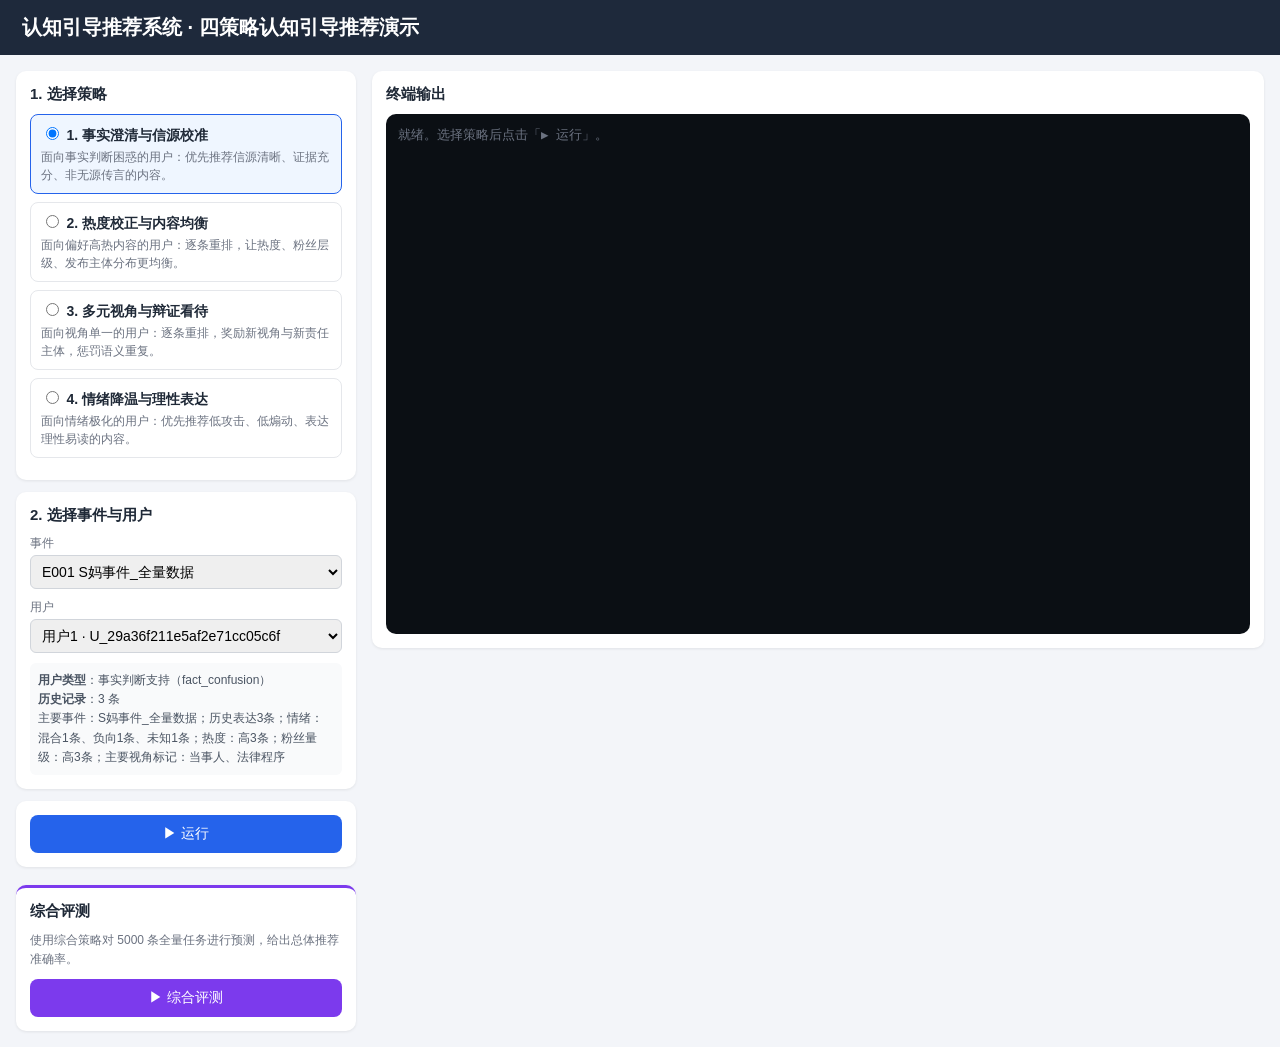
==== index.html @ 06741934 "综合评测说明改为综合策略全量预测" ====
<!doctype html>
<html lang="zh-CN">
<head>
<meta charset="utf-8">
<meta name="viewport" content="width=device-width,initial-scale=1">
<title>认知引导推荐系统 · 四策略认知引导推荐演示</title>
<style>
*{box-sizing:border-box}
body{margin:0;font-family:-apple-system,"Microsoft YaHei",sans-serif;background:#f3f5f9;color:#1f2937}
header{background:#1e293b;color:#fff;padding:14px 22px;font-size:20px;font-weight:600}
header small{font-weight:400;color:#94a3b8;font-size:13px;margin-left:12px}
.wrap{display:flex;gap:16px;padding:16px;align-items:flex-start}
.left{width:340px;flex:none;display:flex;flex-direction:column;gap:12px}
.right{flex:1;min-width:0;display:flex;flex-direction:column;gap:14px}
.card{background:#fff;border-radius:10px;padding:14px;box-shadow:0 1px 3px rgba(0,0,0,.08)}
.card h3{margin:0 0 10px;font-size:15px}
.strat{display:block;border:1px solid #e5e7eb;border-radius:8px;padding:9px 10px;margin-bottom:8px;cursor:pointer}
.strat:has(input:checked){border-color:#2563eb;background:#eff6ff}
.strat b{font-size:14px}.strat span{display:block;color:#6b7280;font-size:12px;margin-top:3px;line-height:1.5}
select{width:100%;padding:7px;margin-bottom:10px;border:1px solid #d1d5db;border-radius:6px;font-size:14px}
label.l{font-size:12px;color:#6b7280;display:block;margin-bottom:3px}
.btns{display:flex;gap:8px}
button{flex:1;padding:10px;border:0;border-radius:8px;font-size:14px;cursor:pointer;color:#fff;background:#2563eb}
button.alt{background:#7c3aed}button:disabled{opacity:.5;cursor:not-allowed}
.hist{font-size:12px;color:#4b5563;line-height:1.6;background:#f9fafb;padding:8px;border-radius:6px}
#term{background:#0b0f14;color:#d1d5db;font:12.5px/1.45 Consolas,"DejaVu Sans Mono",monospace;padding:12px;border-radius:10px;height:520px;overflow:auto;white-space:pre-wrap;word-break:break-all}
.res{display:none}
.big{font-size:56px;font-weight:700;color:#059669;line-height:1.1}
.big small{font-size:18px;color:#6b7280;font-weight:400;margin-left:10px}
.grid4{display:grid;grid-template-columns:repeat(4,1fr);gap:10px;margin:10px 0}
.mini{background:#f9fafb;border-radius:8px;padding:10px}.mini b{font-size:22px;color:#2563eb;display:block}.mini span{font-size:12px;color:#6b7280}
.item{border:1px solid #e5e7eb;border-radius:8px;padding:10px;margin-bottom:8px}
.item.hit{border-color:#86efac;background:#f0fdf4}
.item .top{display:flex;justify-content:space-between;font-size:13px;font-weight:600;margin-bottom:5px}
.item .txt{font-size:13px;line-height:1.55}
.item .txt.clamp{display:-webkit-box;-webkit-line-clamp:4;-webkit-box-orient:vertical;overflow:hidden}
.item .tg{display:none;margin-top:4px;padding:0;border:0;background:none;color:#2563eb;font-size:12px;cursor:pointer}
.item .meta{font-size:12px;color:#6b7280;margin-top:6px}
.tag{display:inline-block;background:#e5e7eb;border-radius:4px;padding:1px 6px;margin-right:5px}
.ok{color:#059669}.no{color:#9ca3af}
</style>
</head>
<body>
<header>认知引导推荐系统 · 四策略认知引导推荐演示</header>
<div class="wrap">
  <div class="left">
    <div class="card"><h3>1. 选择策略</h3><div id="strats"></div></div>
    <div class="card"><h3>2. 选择事件与用户</h3>
      <label class="l">事件</label><select id="ev"></select>
      <label class="l">用户</label><select id="us"></select>
      <div class="hist" id="hist"></div></div>
    <div class="card"><div class="btns"><button id="run">▶ 运行</button></div></div>
    <div class="card" style="border-top:3px solid #7c3aed;margin-top:6px"><h3>综合评测</h3>
      <div style="font-size:12px;color:#6b7280;line-height:1.6;margin-bottom:10px">使用综合策略对 5000 条全量任务进行预测，给出总体推荐准确率。</div>
      <button id="all" class="alt" style="width:100%">▶ 综合评测</button></div>
  </div>
  <div class="right">
    <div class="card"><h3>终端输出 <span id="state" style="font-weight:400;color:#6b7280;font-size:12px"></span></h3><div id="term"></div></div>
    <div class="card res" id="allCard"><h3>综合评测结果</h3><div class="big" id="allBig"></div>
      <div style="font-size:14px;color:#374151;margin-top:10px;line-height:1.6">全量评测 5000 条事件—用户—引导目标—候选判断任务 · 168 个测试组 · 每组输出 Top-10</div>
      <div style="font-size:12px;color:#6b7280;margin-top:6px;line-height:1.6">准确率 = 各测试组 Top-10 命中率（命中答案集“纳入”条数 ÷ 10）的平均值</div></div>
    <div class="card res" id="topCard"><h3 id="topTitle"></h3><div id="topList"></div></div>
  </div>
</div>
<script src="data/meta.js"></script><script src="data/summary.js"></script>
<script>
const $=id=>document.getElementById(id);
let META=null, REPORTS={}, es=null, running=false;
const esc=s=>String(s).replace(/[&<>]/g,c=>({'&':'&amp;','<':'&lt;','>':'&gt;'}[c]));
const COL={30:'#6b7280',31:'#ef4444',32:'#22c55e',33:'#eab308',34:'#3b82f6',35:'#d946ef',36:'#06b6d4',37:'#e5e7eb',
 90:'#6b7280',91:'#f87171',92:'#4ade80',93:'#facc15',94:'#60a5fa',95:'#e879f9',96:'#22d3ee',97:'#fff'};
function ansi(s){
  let out='',st={c:null,b:false,d:false},open=false,re=/\x1b\[([0-9;]*)m/g,last=0,m;
  const emit=t=>{ if(!t)return; let css=''; if(st.c)css+='color:'+st.c+';'; if(st.b)css+='font-weight:700;'; if(st.d)css+='opacity:.6;';
    out+= css?'<span style="'+css+'">'+esc(t)+'</span>':esc(t); };
  while((m=re.exec(s))){ emit(s.slice(last,m.index)); last=re.lastIndex;
    for(const p of (m[1]||'0').split(';').map(Number)){ if(p===0){st={c:null,b:false,d:false}} else if(p===1)st.b=true; else if(p===2)st.d=true; else if(COL[p])st.c=COL[p]; } }
  emit(s.slice(last)); return out;
}
function term(line){ const t=$('term'); const near=t.scrollHeight-t.scrollTop-t.clientHeight<60;
  const d=document.createElement('div'); d.innerHTML=ansi(line)||'&nbsp;'; t.appendChild(d); if(near)t.scrollTop=t.scrollHeight; }
const curSid=()=>+document.querySelector('input[name=s]:checked').value;
const curStrat=()=>META.strategies.find(s=>s.id===curSid());
function fillEvents(){
  const st=curStrat(), evs=[...new Map(st.groups.map(g=>[g.event_id,g.event_name]))];
  $('ev').innerHTML=evs.map(([id,n])=>`<option value="${id}">${id} ${esc(n)}</option>`).join(''); fillUsers();
}
function fillUsers(){
  const gs=curStrat().groups.filter(g=>g.event_id===$('ev').value);
  $('us').innerHTML=gs.map(g=>`<option value="${g.group_id}">${g.seq_name} · ${g.masked_user_id}</option>`).join(''); showHist();
}
function curGroup(){ return curStrat().groups.find(g=>g.group_id===$('us').value); }
function showHist(){ const g=curGroup(); $('hist').innerHTML=g?`<b>用户类型</b>：${esc(g.user_type_label)}（${esc(g.user_type)}）<br><b>历史记录</b>：${esc(g.history_count)} 条<br>${esc(g.summary)}`:''; }
async function init(){
  META=REC.meta;
  $('strats').innerHTML=META.strategies.map((s,i)=>`<label class="strat"><input type="radio" name="s" value="${s.id}" ${i?'':'checked'}> <b>${s.id}. ${esc(s.name)}</b><span>${esc(s.desc)}</span></label>`).join('');
  document.querySelectorAll('input[name=s]').forEach(r=>r.onchange=()=>{fillEvents();showTop()});
  $('ev').onchange=()=>{fillUsers();showTop()}; $('us').onchange=()=>{showHist();showTop()};
  fillEvents();
  term('\x1b[90m就绪。选择策略后点击「▶ 运行」。\x1b[0m');
}
function setBusy(b){ running=b; $('run').disabled=b; $('all').disabled=b; $('state').textContent=b?'运行中…':''; }
let timers=[];
const loadJs=n=>new Promise((res,rej)=>{ if(REC[n])return res(); const s=document.createElement('script'); s.src='data/'+n+'.js'; s.onload=res; s.onerror=rej; document.head.appendChild(s); });
async function run(arg){
  if(running)return; setBusy(true); REPORTS={};
  ['allCard','topCard'].forEach(i=>$(i).style.display='none');
  $('term').innerHTML='';
  const key=arg==='all'?'all':'s'+arg;
  try{ await loadJs('log_'+key); if(arg!=='all')await loadJs('top10_s'+arg); }catch(e){ term('\x1b[31m数据加载失败\x1b[0m'); setBusy(false); return; }
  const ev=REC['log_'+key]; const t0=Date.now(); let i=0;
  const step=()=>{ const now=Date.now()-t0;
    while(i<ev.length&&ev[i][0]<=now){ const l=ev[i][1]; if(l===null){ } else term(l); i++; }
    if(i<ev.length){ setTimeout(step,Math.max(10,ev[i][0]-(Date.now()-t0))); return; }
    setBusy(false);
    if(arg==='all')showAll({summary:REC.summary}); else { REPORTS[+arg]=1; showTop(); } };
  step();
}
const pct=a=>(a*100).toFixed(2)+'%';
function showAll(d){
  const sm=d.summary; $('allBig').innerHTML=`推荐准确率 ${pct(sm.accuracy)}`;
  $('allCard').style.display='block'; $('topCard').style.display='none'; }
function setupFold(root){
  root.querySelectorAll('.item').forEach(it=>{
    const t=it.querySelector('.txt'), b=it.querySelector('.tg'); if(!t||!b)return;
    if(t.scrollHeight>t.clientHeight+1){ b.style.display='inline-block'; b.onclick=()=>{ const c=t.classList.toggle('clamp'); b.textContent=c?'展开原文':'收起'; }; }
    else { t.classList.remove('clamp'); }
  });
}
async function showTop(){
  const sid=curSid(); if(!REPORTS[sid]||running){ $('topCard').style.display='none'; return; }
  const g=curGroup(); await loadJs('top10_s'+sid); const d=REC['top10_s'+sid][g.group_id]; if(!d)return;
  $('topTitle').innerHTML=`${esc(g.event_id)} ${esc(g.event_name)} · ${esc(g.seq_name)} · Top-10 推荐列表 ` + d.summary.map(t=>`<span class="tag" style="background:#dbeafe;color:#1e40af">${esc(t)}</span>`).join('');
  $('topList').innerHTML=d.items.map(i=>`<div class="item${i.hit?' hit':''}"><div class="top"><span>#${i.rank}${i.hit?' <span class="ok">✓</span>':''}</span><span>${i.tags.map(t=>`<span class="tag" style="background:#dbeafe;color:#1e40af">${esc(t)}</span>`).join('')}</span></div>
   <div class="txt clamp">${esc(i.text)}</div><button type="button" class="tg">展开原文</button>
   <div class="meta"><span class="tag">${esc(i.publisher)}</span><span class="tag">粉丝：${esc(i.fan_tier)}</span><span class="tag">热度：${esc(i.heat_tier)}</span><span class="tag">情绪：${esc(i.emotion)}</span>转 ${esc(i.reposts)} · 评 ${esc(i.comments)} · 赞 ${esc(i.likes)}</div></div>`).join('');
  $('topCard').style.display='block'; setupFold($('topList')); }
$('run').onclick=()=>run(curSid()); $('all').onclick=()=>run('all');
init();
</script>
</body></html>
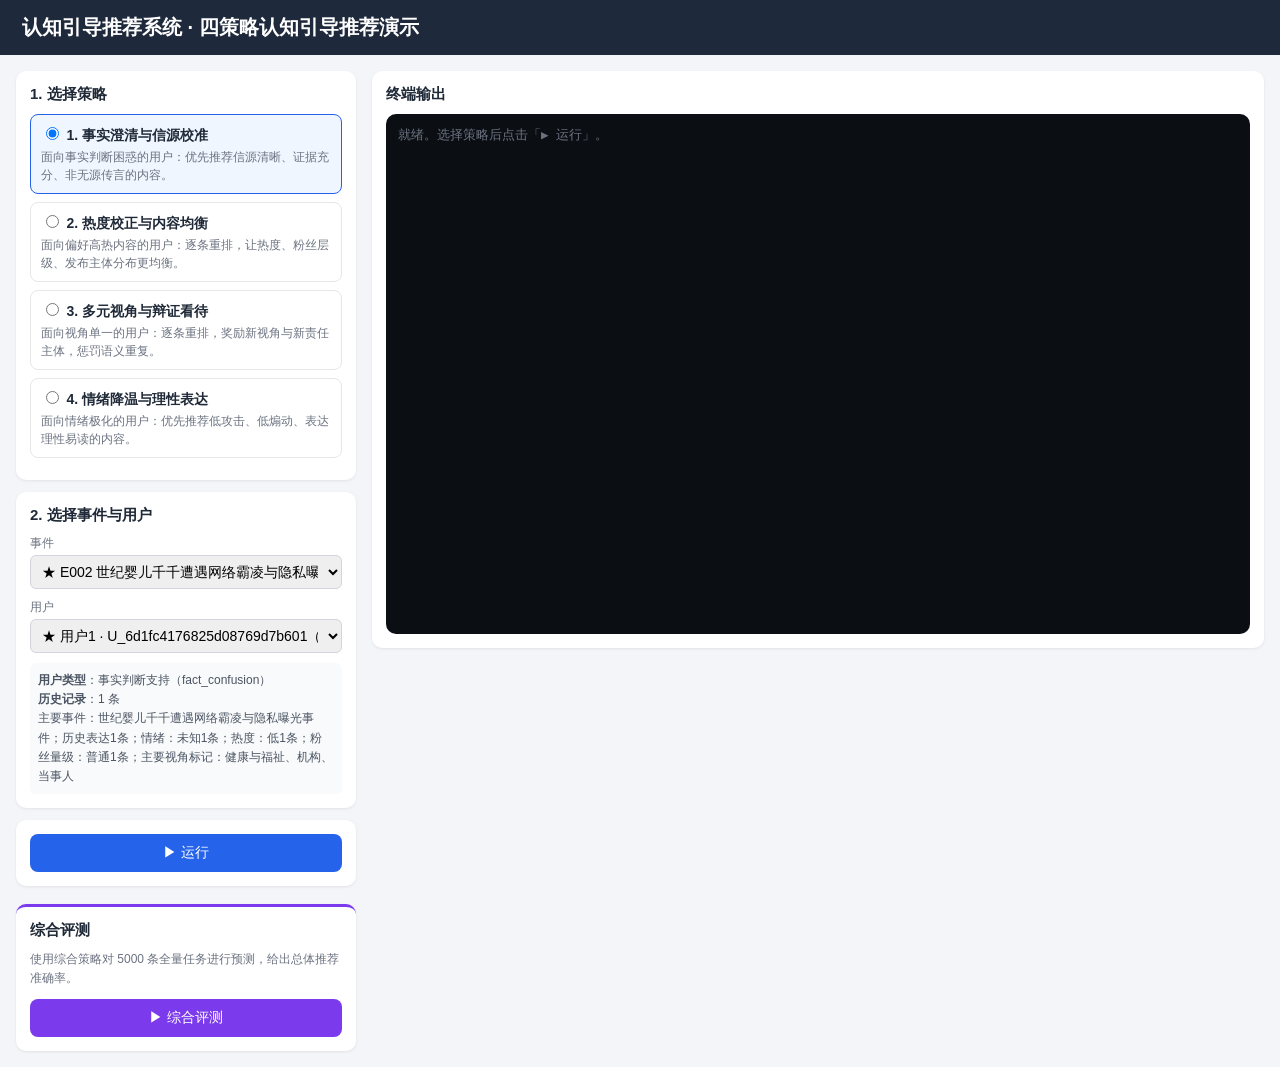
==== commit 97de3de4: "演示推荐组合：默认选中并在下拉中加粗" ====
--- a/index.html
+++ b/index.html
@@ -62,7 +62,7 @@
     <div class="card res" id="topCard"><h3 id="topTitle"></h3><div id="topList"></div></div>
   </div>
 </div>
-<script src="data/meta.js"></script><script src="data/summary.js"></script>
+<script src="data/meta.js"></script><script src="data/hidden.js"></script><script src="data/summary.js"></script>
 <script>
 const $=id=>document.getElementById(id);
 let META=null, REPORTS={}, es=null, running=false;
@@ -79,20 +79,29 @@
 }
 function term(line){ const t=$('term'); const near=t.scrollHeight-t.scrollTop-t.clientHeight<60;
   const d=document.createElement('div'); d.innerHTML=ansi(line)||'&nbsp;'; t.appendChild(d); if(near)t.scrollTop=t.scrollHeight; }
+// 演示推荐组合：每策略第一个为默认选中，全部在下拉中加粗并标 ★
+const PICKS={"1": ["PS3G_836381ac5db80d3ebd69", "PS3G_690b14cc4085396845b2", "PS3G_e4c694db0c434dd55251"], "2": ["PS3G_dbe9cc6a94ffd6cc5fe6", "PS3G_c39729a195b201dfdafb", "PS3G_2c3bb92f68a984862b76"], "3": ["PS3G_ba25082b5975607accdb", "PS3G_d902e5bd507c22a2faae", "PS3G_fe2d613690042951c33f"], "4": ["PS3G_c56ff48762be613ec381", "PS3G_6657de9ccd9bf77e09f7", "PS3G_1e6efd978baa629836c8"]};
+const isPick=gid=>(PICKS[curSid()]||[]).includes(gid);
 const curSid=()=>+document.querySelector('input[name=s]:checked').value;
 const curStrat=()=>META.strategies.find(s=>s.id===curSid());
 function fillEvents(){
   const st=curStrat(), evs=[...new Map(st.groups.map(g=>[g.event_id,g.event_name]))];
-  $('ev').innerHTML=evs.map(([id,n])=>`<option value="${id}">${id} ${esc(n)}</option>`).join(''); fillUsers();
+  const pe=new Set(st.groups.filter(g=>isPick(g.group_id)).map(g=>g.event_id));
+  $('ev').innerHTML=evs.map(([id,n])=>pe.has(id)?`<option value="${id}" style="font-weight:700">★ ${id} ${esc(n)}</option>`:`<option value="${id}">${id} ${esc(n)}</option>`).join('');
+  const d=st.groups.find(g=>g.group_id===(PICKS[st.id]||[])[0]); if(d)$('ev').value=d.event_id; fillUsers();
 }
 function fillUsers(){
   const gs=curStrat().groups.filter(g=>g.event_id===$('ev').value);
-  $('us').innerHTML=gs.map(g=>`<option value="${g.group_id}">${g.seq_name} · ${g.masked_user_id}</option>`).join(''); showHist();
+  $('us').innerHTML=gs.map(g=>isPick(g.group_id)?`<option value="${g.group_id}" style="font-weight:700">★ ${g.seq_name} · ${g.masked_user_id}（推荐）</option>`:`<option value="${g.group_id}">${g.seq_name} · ${g.masked_user_id}</option>`).join('');
+  const p=gs.find(g=>isPick(g.group_id)); if(p)$('us').value=p.group_id; showHist();
 }
 function curGroup(){ return curStrat().groups.find(g=>g.group_id===$('us').value); }
 function showHist(){ const g=curGroup(); $('hist').innerHTML=g?`<b>用户类型</b>：${esc(g.user_type_label)}（${esc(g.user_type)}）<br><b>历史记录</b>：${esc(g.history_count)} 条<br>${esc(g.summary)}`:''; }
 async function init(){
   META=REC.meta;
+  // 演示前端隐藏推荐不合理的事件/组（只影响下拉，不影响算法、Top-10 与准确率）
+  const H=REC.hidden||{}, he=new Set(H.hidden_events||[]), hg=new Set(H.hidden_groups||[]);
+  META.strategies.forEach(s=>s.groups=s.groups.filter(g=>!he.has(g.event_id)&&!hg.has(g.group_id)));
   $('strats').innerHTML=META.strategies.map((s,i)=>`<label class="strat"><input type="radio" name="s" value="${s.id}" ${i?'':'checked'}> <b>${s.id}. ${esc(s.name)}</b><span>${esc(s.desc)}</span></label>`).join('');
   document.querySelectorAll('input[name=s]').forEach(r=>r.onchange=()=>{fillEvents();showTop()});
   $('ev').onchange=()=>{fillUsers();showTop()}; $('us').onchange=()=>{showHist();showTop()};
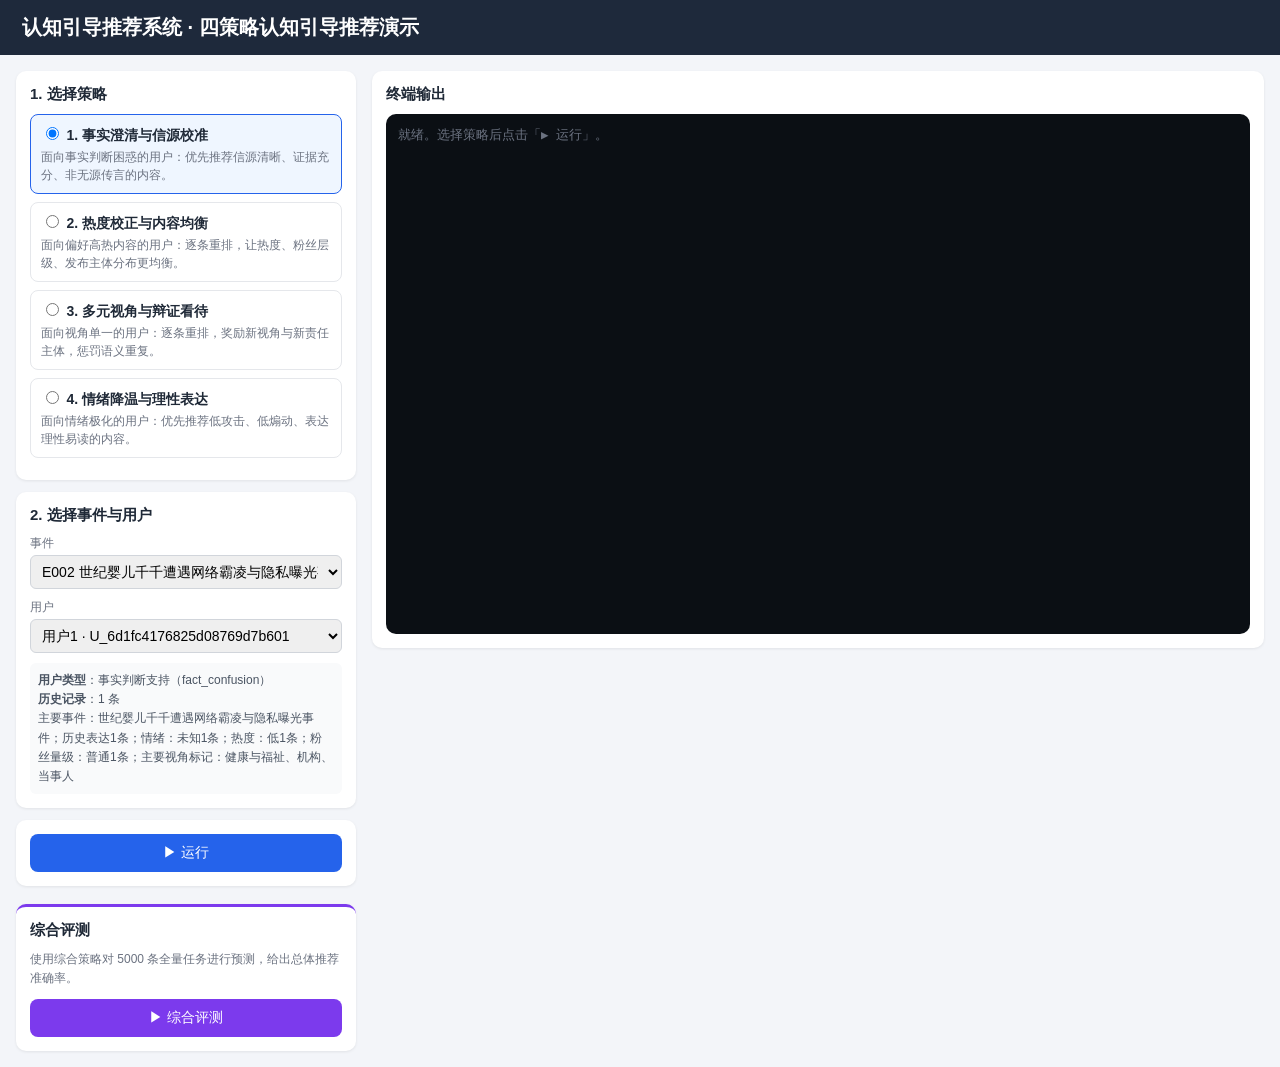
==== commit db0f66d4: "推荐组合只加粗，去掉星标" ====
--- a/index.html
+++ b/index.html
@@ -79,7 +79,7 @@
 }
 function term(line){ const t=$('term'); const near=t.scrollHeight-t.scrollTop-t.clientHeight<60;
   const d=document.createElement('div'); d.innerHTML=ansi(line)||'&nbsp;'; t.appendChild(d); if(near)t.scrollTop=t.scrollHeight; }
-// 演示推荐组合：每策略第一个为默认选中，全部在下拉中加粗并标 ★
+// 演示推荐组合：每策略第一个为默认选中，全部在下拉中加粗
 const PICKS={"1": ["PS3G_836381ac5db80d3ebd69", "PS3G_690b14cc4085396845b2", "PS3G_e4c694db0c434dd55251"], "2": ["PS3G_dbe9cc6a94ffd6cc5fe6", "PS3G_c39729a195b201dfdafb", "PS3G_2c3bb92f68a984862b76"], "3": ["PS3G_ba25082b5975607accdb", "PS3G_d902e5bd507c22a2faae", "PS3G_fe2d613690042951c33f"], "4": ["PS3G_c56ff48762be613ec381", "PS3G_6657de9ccd9bf77e09f7", "PS3G_1e6efd978baa629836c8"]};
 const isPick=gid=>(PICKS[curSid()]||[]).includes(gid);
 const curSid=()=>+document.querySelector('input[name=s]:checked').value;
@@ -87,12 +87,12 @@
 function fillEvents(){
   const st=curStrat(), evs=[...new Map(st.groups.map(g=>[g.event_id,g.event_name]))];
   const pe=new Set(st.groups.filter(g=>isPick(g.group_id)).map(g=>g.event_id));
-  $('ev').innerHTML=evs.map(([id,n])=>pe.has(id)?`<option value="${id}" style="font-weight:700">★ ${id} ${esc(n)}</option>`:`<option value="${id}">${id} ${esc(n)}</option>`).join('');
+  $('ev').innerHTML=evs.map(([id,n])=>pe.has(id)?`<option value="${id}" style="font-weight:700">${id} ${esc(n)}</option>`:`<option value="${id}">${id} ${esc(n)}</option>`).join('');
   const d=st.groups.find(g=>g.group_id===(PICKS[st.id]||[])[0]); if(d)$('ev').value=d.event_id; fillUsers();
 }
 function fillUsers(){
   const gs=curStrat().groups.filter(g=>g.event_id===$('ev').value);
-  $('us').innerHTML=gs.map(g=>isPick(g.group_id)?`<option value="${g.group_id}" style="font-weight:700">★ ${g.seq_name} · ${g.masked_user_id}（推荐）</option>`:`<option value="${g.group_id}">${g.seq_name} · ${g.masked_user_id}</option>`).join('');
+  $('us').innerHTML=gs.map(g=>isPick(g.group_id)?`<option value="${g.group_id}" style="font-weight:700">${g.seq_name} · ${g.masked_user_id}</option>`:`<option value="${g.group_id}">${g.seq_name} · ${g.masked_user_id}</option>`).join('');
   const p=gs.find(g=>isPick(g.group_id)); if(p)$('us').value=p.group_id; showHist();
 }
 function curGroup(){ return curStrat().groups.find(g=>g.group_id===$('us').value); }
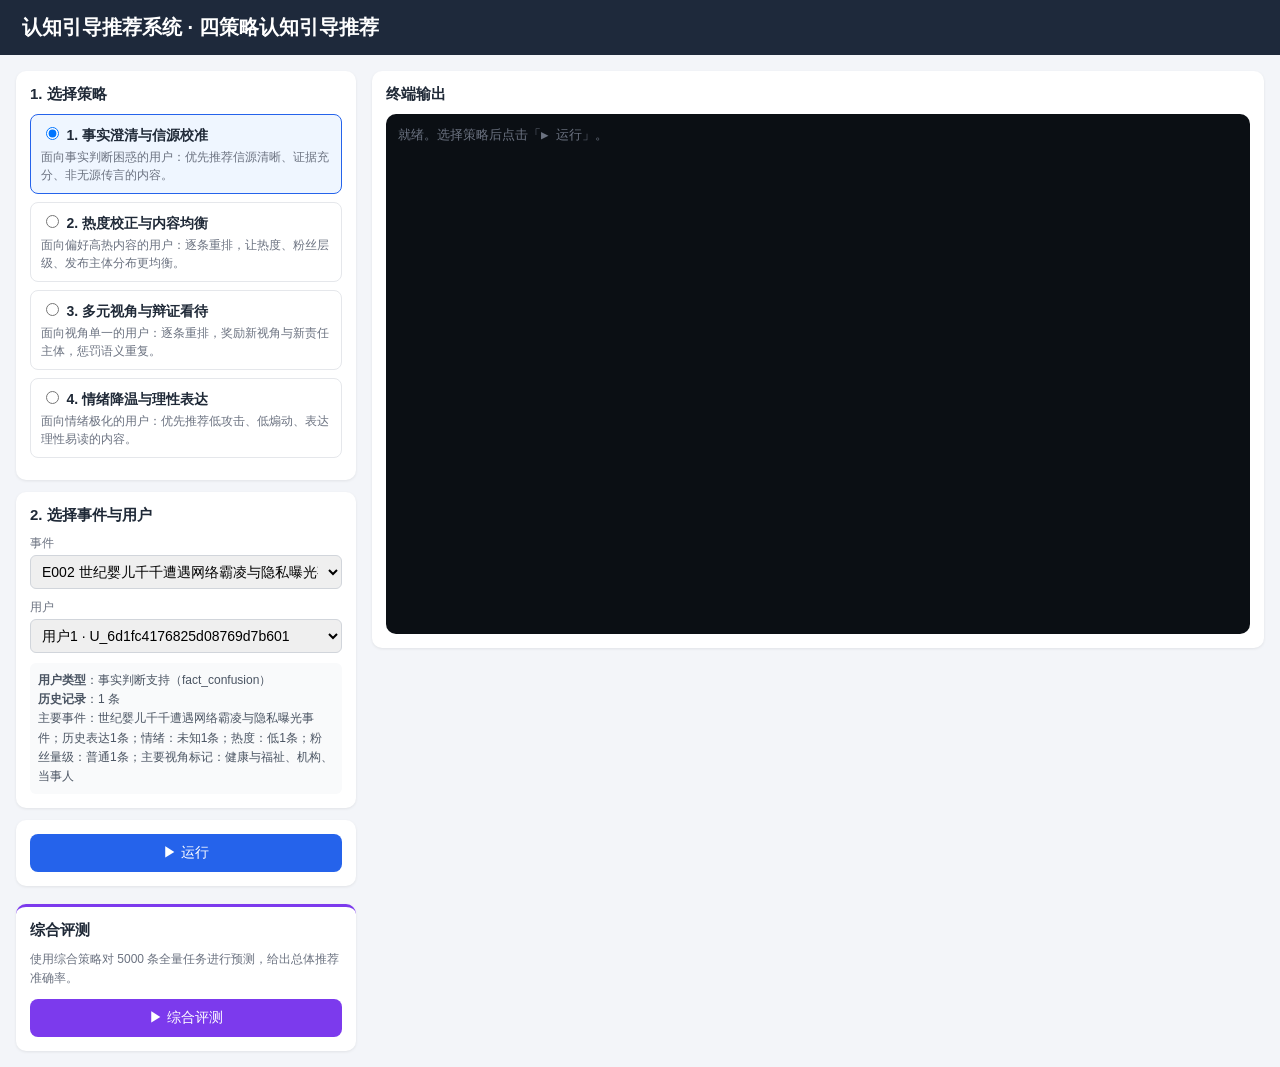
==== commit 6c0bbf47: "标题去掉“演示”二字" ====
--- a/index.html
+++ b/index.html
@@ -3,7 +3,7 @@
 <head>
 <meta charset="utf-8">
 <meta name="viewport" content="width=device-width,initial-scale=1">
-<title>认知引导推荐系统 · 四策略认知引导推荐演示</title>
+<title>认知引导推荐系统 · 四策略认知引导推荐</title>
 <style>
 *{box-sizing:border-box}
 body{margin:0;font-family:-apple-system,"Microsoft YaHei",sans-serif;background:#f3f5f9;color:#1f2937}
@@ -41,7 +41,7 @@
 </style>
 </head>
 <body>
-<header>认知引导推荐系统 · 四策略认知引导推荐演示</header>
+<header>认知引导推荐系统 · 四策略认知引导推荐</header>
 <div class="wrap">
   <div class="left">
     <div class="card"><h3>1. 选择策略</h3><div id="strats"></div></div>
@@ -82,6 +82,23 @@
 // 演示推荐组合：每策略第一个为默认选中，全部在下拉中加粗
 const PICKS={"1": ["PS3G_836381ac5db80d3ebd69", "PS3G_690b14cc4085396845b2", "PS3G_e4c694db0c434dd55251"], "2": ["PS3G_dbe9cc6a94ffd6cc5fe6", "PS3G_c39729a195b201dfdafb", "PS3G_2c3bb92f68a984862b76"], "3": ["PS3G_ba25082b5975607accdb", "PS3G_d902e5bd507c22a2faae", "PS3G_fe2d613690042951c33f"], "4": ["PS3G_c56ff48762be613ec381", "PS3G_6657de9ccd9bf77e09f7", "PS3G_1e6efd978baa629836c8"]};
 const isPick=gid=>(PICKS[curSid()]||[]).includes(gid);
+// 事实澄清：展示用信源/证据评分（不参与排序与准确率）
+const SRC_OFF=/(卫健委|卫生健康委|警方|公安|法院|检察院|市场监管|政府|官方|通报|公告|声明|官微|发布会|调查组|医调委|工作人员告诉|负责人)/;
+const SRC_MEDIA=/(据.{0,12}报道|记者|新闻|日报|晚报|时报|周刊|电视台|广播|央视|新华|人民网|澎湃|极目|经视|九派|红星|封面|潮新闻|新京报|环球|中新|央广|头条新闻|直播\)|\(.{1,6}(新闻|直播|日报|时报|网)\))/;
+const EVID=/(鉴定|调查|通报|声明|判决|裁定|录音|视频|截图|聊天记录|报告|数据|证据|回应|采访|病历|诊断|时间线)/g;
+function factTags(i){
+  // 展示用评分标准（不参与排序与准确率）：按发布主体可信度打底，再看正文的信源、依据、时间线索，传言措辞扣分
+  const t=i.text||'', p=i.publisher||'';
+  const base=(p.includes('官方')||p.includes('政务'))?0.9:p==='媒体'?0.8:p==='认证主体'?0.68:0.55;
+  const off=SRC_OFF.test(t), med=SRC_MEDIA.test(t), when=/(\d{1,2}月\d{1,2}日|\d{4}年|\d+日)/.test(t), rum=/(网传|听说|据说|疑似|爆料|传闻|小道消息|据知情人)/.test(t);
+  const ev=[...new Set((t.match(EVID)||[]))];
+  let sc=base+(off?0.15:0)+(med?0.1:0)+(when?0.05:0)-(rum?0.2:0);
+  let ec=0.45+0.15*Math.min(ev.length,3)+(when?0.1:0)-(rum?0.15:0);
+  sc=Math.max(0.2,Math.min(1,sc)); ec=Math.max(0.2,Math.min(1,ec));
+  i._src=sc;
+  return [{t:'信源分 '+sc.toFixed(2),col:'#1e40af',bg:'#dbeafe'},{t:'证据分 '+ec.toFixed(2),col:'#1e40af',bg:'#dbeafe'}];
+}
+const tagHtml=x=>`<span class="tag" style="background:${x.bg};color:${x.col}">${esc(x.t)}</span>`;
 const curSid=()=>+document.querySelector('input[name=s]:checked').value;
 const curStrat=()=>META.strategies.find(s=>s.id===curSid());
 function fillEvents(){
@@ -139,8 +156,8 @@
 async function showTop(){
   const sid=curSid(); if(!REPORTS[sid]||running){ $('topCard').style.display='none'; return; }
   const g=curGroup(); await loadJs('top10_s'+sid); const d=REC['top10_s'+sid][g.group_id]; if(!d)return;
-  $('topTitle').innerHTML=`${esc(g.event_id)} ${esc(g.event_name)} · ${esc(g.seq_name)} · Top-10 推荐列表 ` + d.summary.map(t=>`<span class="tag" style="background:#dbeafe;color:#1e40af">${esc(t)}</span>`).join('');
-  $('topList').innerHTML=d.items.map(i=>`<div class="item${i.hit?' hit':''}"><div class="top"><span>#${i.rank}${i.hit?' <span class="ok">✓</span>':''}</span><span>${i.tags.map(t=>`<span class="tag" style="background:#dbeafe;color:#1e40af">${esc(t)}</span>`).join('')}</span></div>
+  $('topTitle').innerHTML=`${esc(g.event_id)} ${esc(g.event_name)} · ${esc(g.seq_name)} · Top-10 推荐列表 ` + (sid===1?[`含信源 ${d.items.filter(i=>(factTags(i),i._src>=0.7)).length}/${d.items.length}`]:d.summary).map(t=>`<span class="tag" style="background:#dbeafe;color:#1e40af">${esc(t)}</span>`).join('');
+  $('topList').innerHTML=d.items.map(i=>`<div class="item${i.hit?' hit':''}"><div class="top"><span>#${i.rank}${i.hit?' <span class="ok">✓</span>':''}</span><span>${sid===1?factTags(i).map(tagHtml).join(''):i.tags.map(t=>`<span class="tag" style="background:#dbeafe;color:#1e40af">${esc(t)}</span>`).join('')}</span></div>
    <div class="txt clamp">${esc(i.text)}</div><button type="button" class="tg">展开原文</button>
    <div class="meta"><span class="tag">${esc(i.publisher)}</span><span class="tag">粉丝：${esc(i.fan_tier)}</span><span class="tag">热度：${esc(i.heat_tier)}</span><span class="tag">情绪：${esc(i.emotion)}</span>转 ${esc(i.reposts)} · 评 ${esc(i.comments)} · 赞 ${esc(i.likes)}</div></div>`).join('');
   $('topCard').style.display='block'; setupFold($('topList')); }
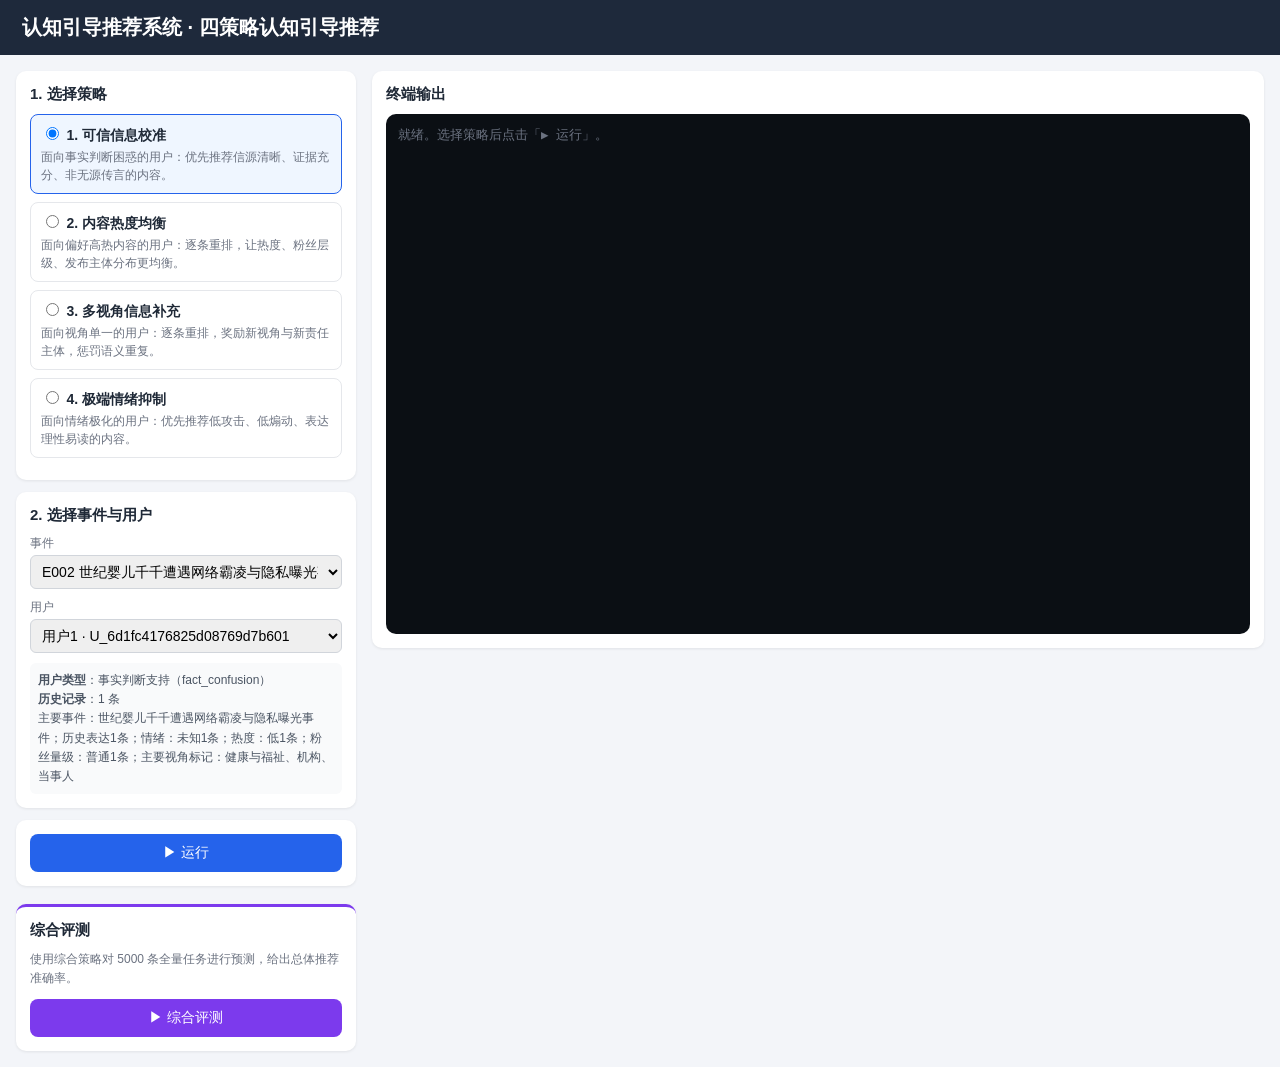
==== commit adb024fd: "策略显示名改为算法名（可信信息校准/内容热度均衡/多视角信息补充/极端情绪抑制）" ====
--- a/index.html
+++ b/index.html
@@ -65,6 +65,10 @@
 <script src="data/meta.js"></script><script src="data/hidden.js"></script><script src="data/summary.js"></script>
 <script>
 const $=id=>document.getElementById(id);
+const DISP_NAMES={"事实澄清与信源校准":"可信信息校准","热度校正与内容均衡":"内容热度均衡","多元视角与辩证看待":"多视角信息补充","情绪降温与理性表达":"极端情绪抑制"};
+const DISP_RX=new RegExp('(?<![_\\w/])('+Object.keys(DISP_NAMES).join('|')+')(?!算法)','g');
+const dispName=s=>String(s).replace(DISP_RX,m=>DISP_NAMES[m]);
+
 let META=null, REPORTS={}, es=null, running=false;
 const esc=s=>String(s).replace(/[&<>]/g,c=>({'&':'&amp;','<':'&lt;','>':'&gt;'}[c]));
 const COL={30:'#6b7280',31:'#ef4444',32:'#22c55e',33:'#eab308',34:'#3b82f6',35:'#d946ef',36:'#06b6d4',37:'#e5e7eb',
@@ -77,7 +81,7 @@
     for(const p of (m[1]||'0').split(';').map(Number)){ if(p===0){st={c:null,b:false,d:false}} else if(p===1)st.b=true; else if(p===2)st.d=true; else if(COL[p])st.c=COL[p]; } }
   emit(s.slice(last)); return out;
 }
-function term(line){ const t=$('term'); const near=t.scrollHeight-t.scrollTop-t.clientHeight<60;
+function term(line){ line=dispName(line); const t=$('term'); const near=t.scrollHeight-t.scrollTop-t.clientHeight<60;
   const d=document.createElement('div'); d.innerHTML=ansi(line)||'&nbsp;'; t.appendChild(d); if(near)t.scrollTop=t.scrollHeight; }
 // 演示推荐组合：每策略第一个为默认选中，全部在下拉中加粗
 const PICKS={"1": ["PS3G_836381ac5db80d3ebd69", "PS3G_690b14cc4085396845b2", "PS3G_e4c694db0c434dd55251"], "2": ["PS3G_dbe9cc6a94ffd6cc5fe6", "PS3G_c39729a195b201dfdafb", "PS3G_2c3bb92f68a984862b76"], "3": ["PS3G_ba25082b5975607accdb", "PS3G_d902e5bd507c22a2faae", "PS3G_fe2d613690042951c33f"], "4": ["PS3G_c56ff48762be613ec381", "PS3G_6657de9ccd9bf77e09f7", "PS3G_1e6efd978baa629836c8"]};
@@ -119,7 +123,7 @@
   // 演示前端隐藏推荐不合理的事件/组（只影响下拉，不影响算法、Top-10 与准确率）
   const H=REC.hidden||{}, he=new Set(H.hidden_events||[]), hg=new Set(H.hidden_groups||[]);
   META.strategies.forEach(s=>s.groups=s.groups.filter(g=>!he.has(g.event_id)&&!hg.has(g.group_id)));
-  $('strats').innerHTML=META.strategies.map((s,i)=>`<label class="strat"><input type="radio" name="s" value="${s.id}" ${i?'':'checked'}> <b>${s.id}. ${esc(s.name)}</b><span>${esc(s.desc)}</span></label>`).join('');
+  $('strats').innerHTML=META.strategies.map((s,i)=>`<label class="strat"><input type="radio" name="s" value="${s.id}" ${i?'':'checked'}> <b>${s.id}. ${esc(dispName(s.name))}</b><span>${esc(s.desc)}</span></label>`).join('');
   document.querySelectorAll('input[name=s]').forEach(r=>r.onchange=()=>{fillEvents();showTop()});
   $('ev').onchange=()=>{fillUsers();showTop()}; $('us').onchange=()=>{showHist();showTop()};
   fillEvents();
